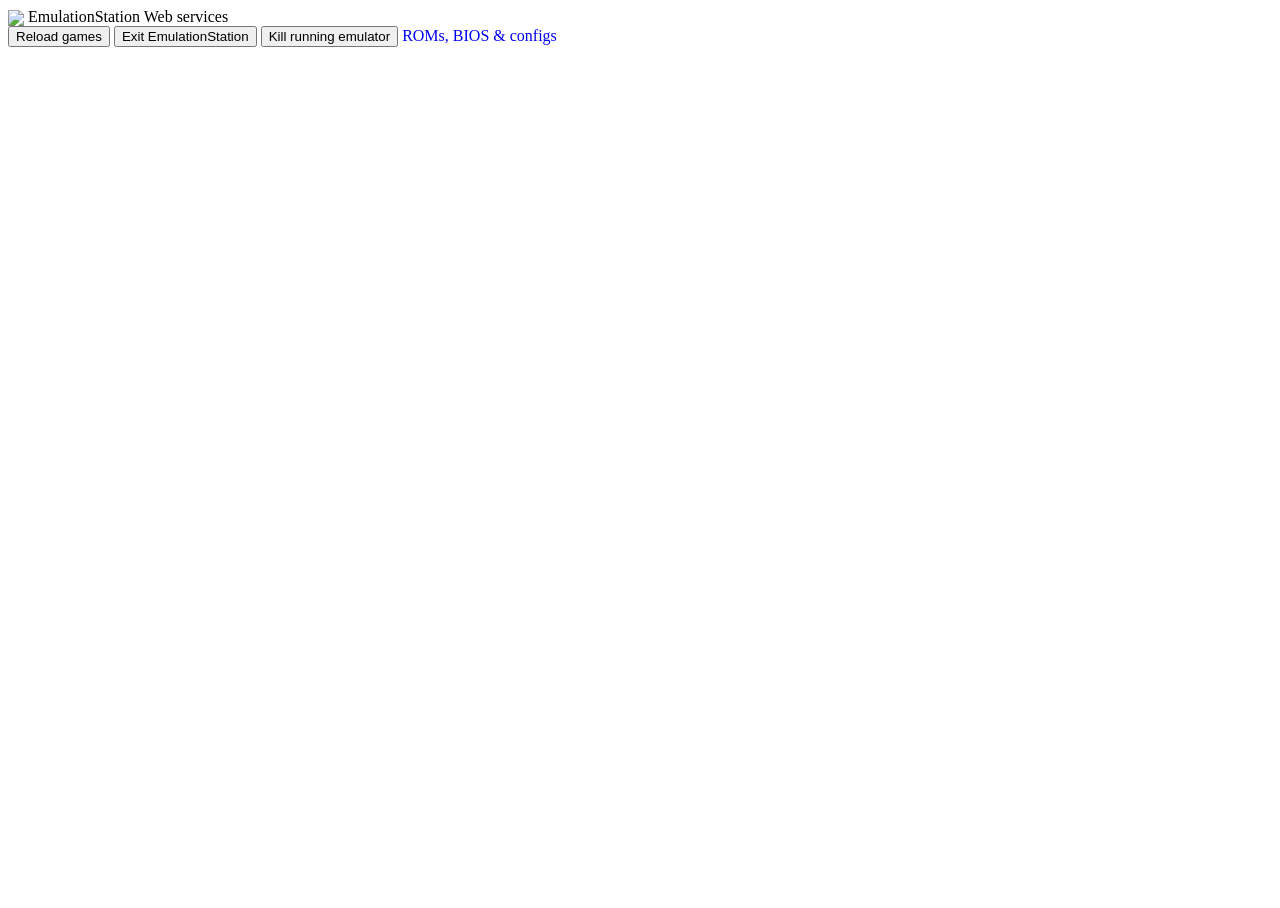
==== resources/services/index.html @ 027de732 "Manage ROMs, BIOS, saves and configuration files from the web page New file manager API under /files" ====
<!DOCTYPE html>
<html lang='fr'>
<head>			
	<title>EmulationStation Web services</title>
	<link rel="shortcut icon" href="favicon.png">
	<link href="main.css" rel="stylesheet">
</head>

<body>

<div class="title">
	<img height="24" style="vertical-align: middle;" src="favicon.png">
	<span>EmulationStation Web services</span>
</div>

<!-- See REST Api list on https://github.com/batocera-linux/batocera-emulationstation/blob/master/es-app/src/services/HttpServerThread.cpp#L25
 -->
 
<script type='text/javascript'>

function quitES() {
	var xhr = new XMLHttpRequest();			
	xhr.open('GET', '/quit');
	xhr.send(); 
}

function reloadGamelists() {
	var xhr = new XMLHttpRequest();
	xhr.open('GET', '/reloadgames');
	xhr.send(); 
}

function emuKill() {
	var xhr = new XMLHttpRequest();
	xhr.open('GET', '/emukill');
	xhr.send();
}

function launchGame(game) {
	var xhr = new XMLHttpRequest();
	xhr.open('POST', '/launch');
	xhr.send(game);
}

function showGames(arr) {
    var out = "<table width=100% border=0 cellpadding=4 cellspacing=0>";
    var i;
    for(i = 0; i < arr.length; i++) {
		out += '<tr class="game">';
		if(arr[i].image)
			out += '<td width="72px" align="center"><img loading="lazy" height=48 style="max-width:100pt" src="' + arr[i].image + '"></td>';
		else
			out += '<td width="72px" align="center"></td>';
		out += '<td>';
		out += '<table width=100%>';
		out += '<tr><td>' + arr[i].name + '</td></tr>';
		if (arr[i].desc) {
			out += '<tr><td><div class="desc">' + arr[i].desc + '</div></td></tr>';
		}
		out += '</table>';
		out += '<button class="playitBtn" onclick="launchGame(\'' + arr[i].path + '\')">Play</button>'
		out += '</td>';
		out += '<tr/>';
    }
	
	out += "</table>";
    document.getElementById("gameList").innerHTML = out;
}

function getOrder(prop) {
    return function(a, b) {
        if (a[prop] > b[prop]) {
            return 1;
        } else if (a[prop] < b[prop]) {
            return -1;
        }
        return 0;
    }
}

function loadGames(name) {
	var xhr = new XMLHttpRequest();
	
	xhr.onreadystatechange = function() {
		if (this.readyState == 4 && this.status == 200) {
			var myArr = JSON.parse(this.responseText);
			myArr.sort(getOrder("name"));
			showGames(myArr);
		}
	};

	xhr.open('GET', '/systems/' + name + '/games');
	xhr.send(); 
	
}

var xmlhttp = new XMLHttpRequest();
var url = "/systems";

xmlhttp.onreadystatechange = function() {
    if (this.readyState == 4 && this.status == 200) {
        var myArr = JSON.parse(this.responseText);
        showSystems(myArr);
    }
};
xmlhttp.open("GET", url, true);
xmlhttp.send();

function showSystems(arr) {
    var out = "<table width=30% cellpadding=8>";
    var i;
    for(i = 0; i < arr.length; i++) {
	
		if (arr[i].visible == "true") {
			out += '<tr class="system">';
			if (arr[i].logo) {
				out += '<td align="center"><a onclick="javascript:loadGames(\''+ arr[i].name +'\')" href="#"><img height=32pt style="max-width:100pt" src="' + arr[i].logo + '"></a></td>';
			} else {
				out += '<td align="center"><a onclick="javascript:loadGames(\'' + arr[i].name +'\')" href="#">' + arr[i].fullname + '</a></td>';
			}
			
		//	out += '<td>Games : ' + arr[i].totalGames + '</td>';
			
			out += '<tr/>';
		}
    }
	
	out += "</table>";
    document.getElementById("systemList").innerHTML = out;
}
</script>

<!-- <img src="resources/vid.jpg"/> -->

<div id="toolbar" class="toolbar">
	<input class="toolbarbutton" type='button' value='Reload games' onClick='reloadGamelists()'/>
	<input class="toolbarbutton" type='button' value='Exit EmulationStation' onClick='quitES()'/>
	<input class="toolbarbutton" type='button' value='Kill running emulator' onClick='emuKill()'/>
	<a class="toolbarbutton" style="display:inline-block; text-decoration:none;" href='files.html'>ROMs, BIOS &amp; configs</a>
</div>

<table height='100%' width='100%' cellpadding=0 cellspacing=0 border=0>
<tr>
 <td valign="top" width='120pt'>
    <div id="systemList" class="systemlist"></div>
 </td>
 <td valign="top">
   <div id="gameList" class="gamelist" style="height:300px"></div>
 </td>
</tr> 
</table>


<script type='text/javascript'>
function resize() {
	var heights = window.innerHeight;	
	var toolbar = document.getElementById("toolbar");
	
	var systemList = document.getElementById("systemList");
	if (systemList) {
		systemList.style.height = (heights - toolbar.offsetTop - toolbar.offsetHeight) + "px";
	}
	
	var systemList = document.getElementById("gameList");
	if (gameList) {
		gameList.style.height = (heights - toolbar.offsetTop - toolbar.offsetHeight) + "px";
	}
}

resize();
window.onresize = function() { 	resize(); };		
</script>
</body>
</html>
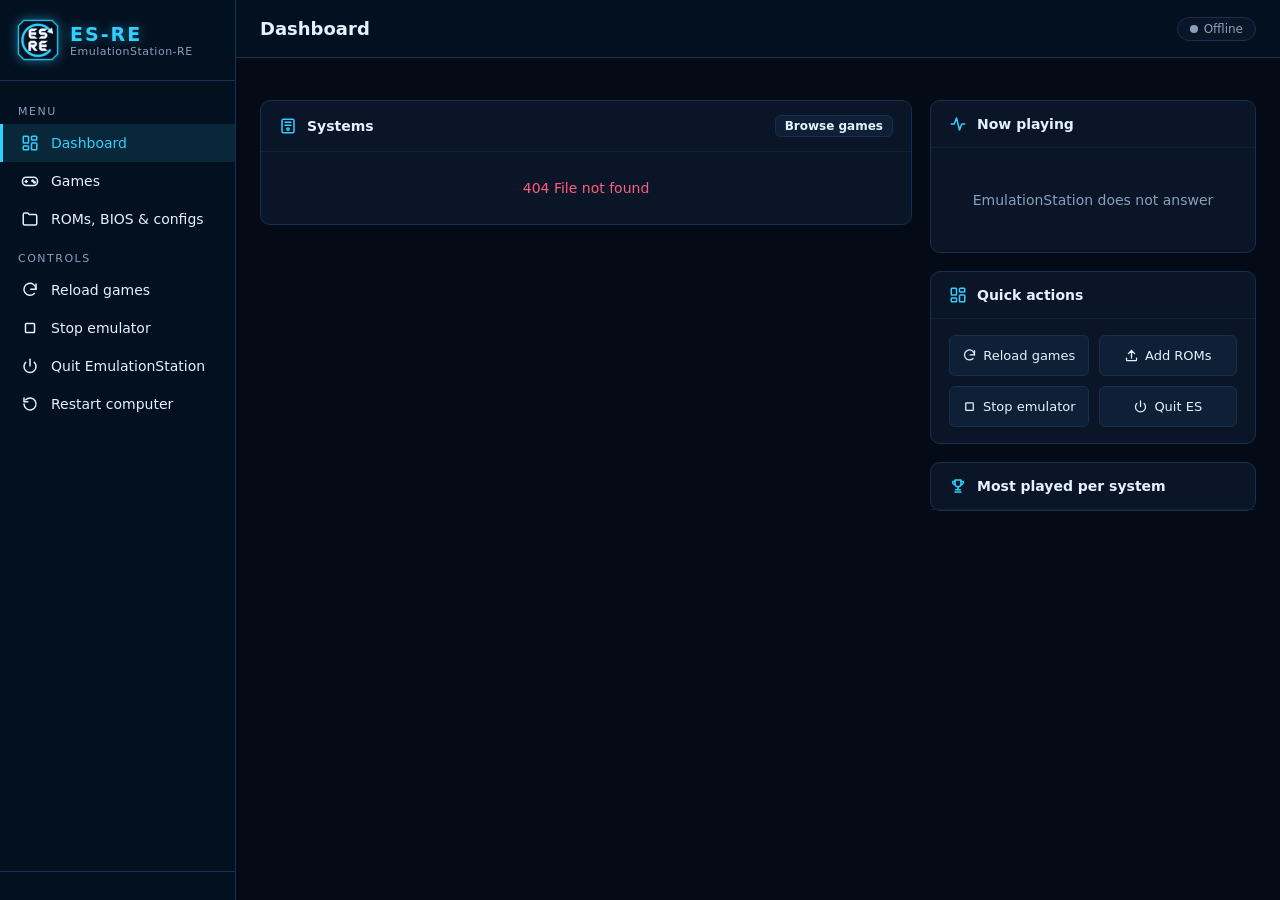
==== commit 6ca4c048: "Redesign the web pages with a sidebar, a dashboard and game cards The web pages share one layout (ap" ====
--- a/resources/services/index.html
+++ b/resources/services/index.html
@@ -1,174 +1,145 @@
 <!DOCTYPE html>
-<html lang='fr'>
-<head>			
-	<title>EmulationStation Web services</title>
-	<link rel="shortcut icon" href="favicon.png">
-	<link href="main.css" rel="stylesheet">
+<html lang="en">
+<head>
+	<meta charset="utf-8">
+	<meta name="viewport" content="width=device-width, initial-scale=1">
+	<title>Dashboard - EmulationStation-RE</title>
+	<link rel="icon" href="/resources/splash.svg" type="image/svg+xml">
+	<link href="app.css" rel="stylesheet">
+	<script src="app.js"></script>
 </head>
 
 <body>
 
-<div class="title">
-	<img height="24" style="vertical-align: middle;" src="favicon.png">
-	<span>EmulationStation Web services</span>
-</div>
+<main id="content">
+	<div class="grid stats" id="stats"></div>
 
-<!-- See REST Api list on https://github.com/batocera-linux/batocera-emulationstation/blob/master/es-app/src/services/HttpServerThread.cpp#L25
- -->
- 
-<script type='text/javascript'>
+	<div class="grid cols">
+		<section class="card">
+			<div class="card-head" id="systemsHead"></div>
+			<div id="systems"><div class="empty">Loading...</div></div>
+		</section>
 
-function quitES() {
-	var xhr = new XMLHttpRequest();			
-	xhr.open('GET', '/quit');
-	xhr.send(); 
+		<div class="stack">
+			<section class="card">
+				<div class="card-head" id="playingHead"></div>
+				<div class="card-body" id="playing"></div>
+			</section>
+
+			<section class="card">
+				<div class="card-head" id="actionsHead"></div>
+				<div class="card-body actions" id="actions"></div>
+			</section>
+
+			<section class="card">
+				<div class="card-head" id="topHead"></div>
+				<div id="top"></div>
+			</section>
+		</div>
+	</div>
+</main>
+
+<script>
+ES.shell("dashboard", "Dashboard");
+
+function head(id, iconName, title, extra) {
+	document.getElementById(id).innerHTML = ES.icon(iconName) + "<span>" + ES.escapeHtml(title) + "</span>" + (extra || "");
 }
 
-function reloadGamelists() {
-	var xhr = new XMLHttpRequest();
-	xhr.open('GET', '/reloadgames');
-	xhr.send(); 
+head("systemsHead", "systems", "Systems", '<div class="spacer"></div><a class="btn btn-sm" href="games.html">Browse games</a>');
+head("playingHead", "activity", "Now playing");
+head("actionsHead", "dashboard", "Quick actions");
+head("topHead", "trophy", "Most played per system");
+
+document.getElementById("actions").innerHTML =
+	'<button class="btn" data-run="reload">' + ES.icon("reload") + 'Reload games</button>' +
+	'<a class="btn" href="files.html">' + ES.icon("upload") + 'Add ROMs</a>' +
+	'<button class="btn btn-danger" data-run="emukill">' + ES.icon("stop") + 'Stop emulator</button>' +
+	'<button class="btn btn-danger" data-run="quit">' + ES.icon("power") + 'Quit ES</button>';
+
+document.querySelectorAll("[data-run]").forEach(function(el) {
+	el.onclick = function() { ES.run(el.dataset.run); };
+});
+
+function stat(iconName, value, label) {
+	return '<div class="card stat"><div class="stat-icon">' + ES.icon(iconName) + '</div>' +
+		'<div><div class="stat-value">' + ES.escapeHtml(value) + '</div><div class="stat-label">' + ES.escapeHtml(label) + '</div></div></div>';
 }
 
-function emuKill() {
-	var xhr = new XMLHttpRequest();
-	xhr.open('GET', '/emukill');
-	xhr.send();
+function showSystems(list) {
+	// Real game systems only: collections and groups count the same games again
+	var systems = list.filter(function(s) {
+		return s.visible == "true" && s.gamesystem == "true" && s.collection != "true" && s.groupsystem != "true";
+	});
+
+	var total = 0, favorites = 0, played = 0, max = 1;
+	systems.forEach(function(s) {
+		total += s.totalGames || 0;
+		favorites += s.favoriteGames || 0;
+		played += s.playedGames || 0;
+		max = Math.max(max, s.totalGames || 0);
+	});
+
+	document.getElementById("stats").innerHTML =
+		stat("systems", systems.length, "Systems") +
+		stat("games", total, "Games") +
+		stat("star", favorites, "Favorites") +
+		stat("play", played, "Games played");
+
+	systems.sort(function(a, b) { return (b.totalGames || 0) - (a.totalGames || 0) || ES.byName(a, b); });
+
+	if (!systems.length) {
+		document.getElementById("systems").innerHTML = '<div class="empty">No system with games yet. <a href="files.html">Add ROMs</a></div>';
+		document.getElementById("top").innerHTML = '<div class="empty">Nothing played yet</div>';
+		return;
+	}
+
+	var rows = systems.map(function(s) {
+		var name = ES.escapeHtml(s.fullname || s.name);
+		var logo = s.logo ? '<img class="syslogo" loading="lazy" src="' + ES.escapeHtml(s.logo) + '" alt="' + name + '" title="' + name + '">' : name;
+		var maker = [s.manufacturer, s.releaseYear].filter(Boolean).join(", ");
+		return '<tr>' +
+			'<td><a href="games.html#' + encodeURIComponent(s.name) + '">' + logo + '</a></td>' +
+			'<td><div>' + name + '</div><div class="muted">' + ES.escapeHtml(maker) + '</div></td>' +
+			'<td class="hide-sm" style="width:28%"><div class="bar"><span style="width:' + Math.round((s.totalGames || 0) * 100 / max) + '%"></span></div></td>' +
+			'<td class="num">' + (s.totalGames || 0) + '</td>' +
+			'<td class="num muted hide-sm">' + (s.favoriteGames || 0) + ' &#9733;</td>' +
+			'</tr>';
+	}).join("");
+
+	document.getElementById("systems").innerHTML =
+		'<table class="list"><thead><tr><th></th><th>System</th><th class="hide-sm"></th><th class="num">Games</th><th class="num hide-sm">Fav.</th></tr></thead><tbody>' + rows + '</tbody></table>';
+
+	var top = systems.filter(function(s) { return s.mostPlayedGame; }).slice(0, 8).map(function(s) {
+		return '<tr><td><div>' + ES.escapeHtml(s.mostPlayedGame) + '</div><div class="muted">' + ES.escapeHtml(s.fullname || s.name) + '</div></td></tr>';
+	}).join("");
+
+	document.getElementById("top").innerHTML = top ? '<table class="list"><tbody>' + top + '</tbody></table>' : '<div class="empty">Nothing played yet</div>';
 }
 
-function launchGame(game) {
-	var xhr = new XMLHttpRequest();
-	xhr.open('POST', '/launch');
-	xhr.send(game);
-}
+ES.onStatus(function(game) {
+	var el = document.getElementById("playing");
+	if (game === undefined) {
+		el.innerHTML = '<div class="empty">EmulationStation does not answer</div>';
+		return;
+	}
+	if (!game) {
+		el.innerHTML = '<div class="empty">No game running</div>';
+		return;
+	}
 
-function showGames(arr) {
-    var out = "<table width=100% border=0 cellpadding=4 cellspacing=0>";
-    var i;
-    for(i = 0; i < arr.length; i++) {
-		out += '<tr class="game">';
-		if(arr[i].image)
-			out += '<td width="72px" align="center"><img loading="lazy" height=48 style="max-width:100pt" src="' + arr[i].image + '"></td>';
-		else
-			out += '<td width="72px" align="center"></td>';
-		out += '<td>';
-		out += '<table width=100%>';
-		out += '<tr><td>' + arr[i].name + '</td></tr>';
-		if (arr[i].desc) {
-			out += '<tr><td><div class="desc">' + arr[i].desc + '</div></td></tr>';
-		}
-		out += '</table>';
-		out += '<button class="playitBtn" onclick="launchGame(\'' + arr[i].path + '\')">Play</button>'
-		out += '</td>';
-		out += '<tr/>';
-    }
-	
-	out += "</table>";
-    document.getElementById("gameList").innerHTML = out;
-}
+	var art = game.thumbnail || game.image;
+	el.innerHTML =
+		'<div class="playing">' + (art ? '<img src="' + ES.escapeHtml(art) + '" alt="">' : '') +
+		'<div><div class="playing-name">' + ES.escapeHtml(game.name) + '</div>' +
+		'<div class="muted">' + ES.escapeHtml(game.systemName) + '</div>' +
+		'<button class="btn btn-danger btn-sm" style="margin-top:8px" id="stopGame">' + ES.icon("stop") + 'Stop</button></div></div>';
+	document.getElementById("stopGame").onclick = function() { ES.run("emukill"); };
+});
 
-function getOrder(prop) {
-    return function(a, b) {
-        if (a[prop] > b[prop]) {
-            return 1;
-        } else if (a[prop] < b[prop]) {
-            return -1;
-        }
-        return 0;
-    }
-}
-
-function loadGames(name) {
-	var xhr = new XMLHttpRequest();
-	
-	xhr.onreadystatechange = function() {
-		if (this.readyState == 4 && this.status == 200) {
-			var myArr = JSON.parse(this.responseText);
-			myArr.sort(getOrder("name"));
-			showGames(myArr);
-		}
-	};
-
-	xhr.open('GET', '/systems/' + name + '/games');
-	xhr.send(); 
-	
-}
-
-var xmlhttp = new XMLHttpRequest();
-var url = "/systems";
-
-xmlhttp.onreadystatechange = function() {
-    if (this.readyState == 4 && this.status == 200) {
-        var myArr = JSON.parse(this.responseText);
-        showSystems(myArr);
-    }
-};
-xmlhttp.open("GET", url, true);
-xmlhttp.send();
-
-function showSystems(arr) {
-    var out = "<table width=30% cellpadding=8>";
-    var i;
-    for(i = 0; i < arr.length; i++) {
-	
-		if (arr[i].visible == "true") {
-			out += '<tr class="system">';
-			if (arr[i].logo) {
-				out += '<td align="center"><a onclick="javascript:loadGames(\''+ arr[i].name +'\')" href="#"><img height=32pt style="max-width:100pt" src="' + arr[i].logo + '"></a></td>';
-			} else {
-				out += '<td align="center"><a onclick="javascript:loadGames(\'' + arr[i].name +'\')" href="#">' + arr[i].fullname + '</a></td>';
-			}
-			
-		//	out += '<td>Games : ' + arr[i].totalGames + '</td>';
-			
-			out += '<tr/>';
-		}
-    }
-	
-	out += "</table>";
-    document.getElementById("systemList").innerHTML = out;
-}
-</script>
-
-<!-- <img src="resources/vid.jpg"/> -->
-
-<div id="toolbar" class="toolbar">
-	<input class="toolbarbutton" type='button' value='Reload games' onClick='reloadGamelists()'/>
-	<input class="toolbarbutton" type='button' value='Exit EmulationStation' onClick='quitES()'/>
-	<input class="toolbarbutton" type='button' value='Kill running emulator' onClick='emuKill()'/>
-	<a class="toolbarbutton" style="display:inline-block; text-decoration:none;" href='files.html'>ROMs, BIOS &amp; configs</a>
-</div>
-
-<table height='100%' width='100%' cellpadding=0 cellspacing=0 border=0>
-<tr>
- <td valign="top" width='120pt'>
-    <div id="systemList" class="systemlist"></div>
- </td>
- <td valign="top">
-   <div id="gameList" class="gamelist" style="height:300px"></div>
- </td>
-</tr> 
-</table>
-
-
-<script type='text/javascript'>
-function resize() {
-	var heights = window.innerHeight;	
-	var toolbar = document.getElementById("toolbar");
-	
-	var systemList = document.getElementById("systemList");
-	if (systemList) {
-		systemList.style.height = (heights - toolbar.offsetTop - toolbar.offsetHeight) + "px";
-	}
-	
-	var systemList = document.getElementById("gameList");
-	if (gameList) {
-		gameList.style.height = (heights - toolbar.offsetTop - toolbar.offsetHeight) + "px";
-	}
-}
-
-resize();
-window.onresize = function() { 	resize(); };		
+ES.getJson("/systems").then(showSystems).catch(function(e) {
+	document.getElementById("systems").innerHTML = '<div class="empty error">' + ES.escapeHtml(e.message) + '</div>';
+});
 </script>
 </body>
 </html>
--- a/resources/services/app.css
+++ b/resources/services/app.css
@@ -0,0 +1,327 @@
+/* EmulationStation-RE web pages: shared layout (sidebar, top bar, cards) and theme.
+   Colours come from the blue neon ES-RE logo (resources/splash.svg). */
+
+:root {
+	--bg: #050b16;
+	--panel: #03101f;
+	--card: #0a1628;
+	--card-hover: #0f1f36;
+	--line: #16304f;
+	--line-soft: #10233b;
+	--text: #e4f1ff;
+	--muted: #86a0bd;
+	--accent: #2fd0ff;
+	--accent-soft: rgba(47, 208, 255, 0.12);
+	--accent-glow: 0 0 12px rgba(47, 208, 255, 0.45);
+	--ok: #3ee69a;
+	--warn: #ffc24a;
+	--danger: #ff5c7a;
+	--radius: 10px;
+	--sidebar: 236px;
+}
+
+* { box-sizing: border-box; }
+
+html, body {
+	margin: 0;
+	padding: 0;
+	height: 100%;
+	background: var(--bg);
+	color: var(--text);
+	font-family: "Open Sans", system-ui, -apple-system, "Segoe UI", Roboto, sans-serif;
+	font-size: 14px;
+}
+
+a { color: var(--accent); text-decoration: none; }
+a:hover { text-decoration: underline; }
+
+/* ---------- Layout ---------- */
+
+.app { display: flex; height: 100%; }
+
+.sidebar {
+	width: var(--sidebar);
+	flex-shrink: 0;
+	background: var(--panel);
+	border-right: 1px solid var(--line);
+	display: flex;
+	flex-direction: column;
+	overflow-y: auto;
+}
+
+.brand {
+	display: flex;
+	align-items: center;
+	gap: 10px;
+	padding: 18px 16px;
+	border-bottom: 1px solid var(--line);
+	color: var(--text);
+}
+.brand:hover { text-decoration: none; }
+.brand img { width: 44px; height: 44px; filter: drop-shadow(0 0 6px rgba(47, 208, 255, 0.5)); }
+.brand-name { font-weight: 800; font-size: 19px; letter-spacing: 2px; color: var(--accent); text-shadow: var(--accent-glow); }
+.brand-sub { font-size: 11px; color: var(--muted); letter-spacing: 0.5px; }
+
+.nav { padding: 10px 0; }
+.nav-title {
+	padding: 14px 18px 6px;
+	font-size: 11px;
+	text-transform: uppercase;
+	letter-spacing: 1.5px;
+	color: var(--muted);
+}
+.nav-item {
+	display: flex;
+	align-items: center;
+	gap: 12px;
+	width: 100%;
+	padding: 10px 18px;
+	color: var(--text);
+	background: none;
+	border: none;
+	border-left: 3px solid transparent;
+	font: inherit;
+	text-align: left;
+	cursor: pointer;
+}
+.nav-item:hover { background: var(--card-hover); text-decoration: none; }
+.nav-item.active { background: var(--accent-soft); border-left-color: var(--accent); color: var(--accent); }
+.nav-item svg { width: 18px; height: 18px; flex-shrink: 0; }
+.nav-item.danger:hover { color: var(--danger); }
+
+.sidebar-foot { margin-top: auto; padding: 14px 18px; font-size: 11px; color: var(--muted); border-top: 1px solid var(--line); }
+
+.main { flex: 1; display: flex; flex-direction: column; min-width: 0; }
+
+.topbar {
+	display: flex;
+	align-items: center;
+	gap: 12px;
+	height: 58px;
+	padding: 0 24px;
+	background: var(--panel);
+	border-bottom: 1px solid var(--line);
+	flex-shrink: 0;
+}
+.topbar h1 { margin: 0; font-size: 18px; font-weight: 600; }
+.topbar .spacer { flex: 1; }
+.menu-toggle { display: none; background: none; border: none; color: var(--text); cursor: pointer; padding: 4px; }
+.menu-toggle svg { width: 24px; height: 24px; }
+
+.content { flex: 1; overflow-y: auto; padding: 24px; position: relative; }
+
+/* ---------- Pieces ---------- */
+
+.pill {
+	display: inline-flex;
+	align-items: center;
+	gap: 6px;
+	padding: 4px 12px;
+	border-radius: 999px;
+	border: 1px solid var(--line);
+	background: var(--card);
+	font-size: 12px;
+	color: var(--muted);
+	white-space: nowrap;
+	max-width: 50vw;
+	overflow: hidden;
+	text-overflow: ellipsis;
+}
+.dot { width: 8px; height: 8px; border-radius: 50%; background: var(--muted); flex-shrink: 0; }
+.dot.ok { background: var(--ok); box-shadow: 0 0 6px var(--ok); }
+.dot.busy { background: var(--warn); box-shadow: 0 0 6px var(--warn); }
+
+.grid { display: grid; gap: 18px; }
+.stats { grid-template-columns: repeat(auto-fit, minmax(150px, 1fr)); margin-bottom: 18px; }
+.cols { grid-template-columns: 2fr 1fr; align-items: start; }
+
+.card {
+	background: var(--card);
+	border: 1px solid var(--line);
+	border-radius: var(--radius);
+	min-width: 0;
+}
+.card-head {
+	display: flex;
+	align-items: center;
+	gap: 10px;
+	padding: 14px 18px;
+	border-bottom: 1px solid var(--line-soft);
+	font-weight: 600;
+}
+.card-head .spacer { flex: 1; }
+.card-head svg { width: 18px; height: 18px; color: var(--accent); }
+.card-body { padding: 16px 18px; }
+.stack > .card + .card { margin-top: 18px; }
+
+.stat { display: flex; align-items: center; gap: 16px; padding: 18px; }
+.stat-icon {
+	width: 52px;
+	height: 52px;
+	border-radius: 12px;
+	display: flex;
+	align-items: center;
+	justify-content: center;
+	background: var(--accent-soft);
+	color: var(--accent);
+	flex-shrink: 0;
+}
+.stat-icon svg { width: 26px; height: 26px; }
+.stat-value { font-size: 26px; font-weight: 700; line-height: 1.1; }
+.stat-label { color: var(--muted); font-size: 12px; text-transform: uppercase; letter-spacing: 1px; }
+
+.btn {
+	display: inline-flex;
+	align-items: center;
+	gap: 6px;
+	padding: 7px 14px;
+	border-radius: 6px;
+	border: 1px solid var(--line);
+	background: var(--card-hover);
+	color: var(--text);
+	font: inherit;
+	font-size: 13px;
+	cursor: pointer;
+	white-space: nowrap;
+}
+.btn:hover { border-color: var(--accent); text-decoration: none; }
+.btn svg { width: 15px; height: 15px; }
+.btn-primary { background: var(--accent); border-color: var(--accent); color: #021220; font-weight: 600; }
+.btn-primary:hover { box-shadow: var(--accent-glow); }
+.btn-danger:hover { border-color: var(--danger); color: var(--danger); }
+.btn-sm { padding: 3px 9px; font-size: 12px; }
+
+.actions { display: grid; grid-template-columns: 1fr 1fr; gap: 10px; }
+.actions .btn { justify-content: center; padding: 12px; }
+
+.input {
+	background: var(--panel);
+	border: 1px solid var(--line);
+	border-radius: 6px;
+	color: var(--text);
+	padding: 8px 12px;
+	font: inherit;
+	min-width: 0;
+}
+.input:focus { outline: none; border-color: var(--accent); }
+
+.muted { color: var(--muted); }
+.empty { color: var(--muted); text-align: center; padding: 28px 10px; }
+.error { color: var(--danger); }
+
+.bar { height: 6px; border-radius: 3px; background: var(--line-soft); overflow: hidden; }
+.bar > span { display: block; height: 100%; background: var(--accent); box-shadow: var(--accent-glow); }
+
+table.list { width: 100%; border-collapse: collapse; }
+table.list th { text-align: left; color: var(--muted); font-weight: 600; font-size: 11px; text-transform: uppercase; letter-spacing: 1px; padding: 10px 12px; border-bottom: 1px solid var(--line); }
+table.list td { padding: 10px 12px; border-bottom: 1px solid var(--line-soft); vertical-align: middle; }
+table.list tr:last-child td { border-bottom: none; }
+table.list tbody tr:hover { background: var(--card-hover); }
+.num { text-align: right; white-space: nowrap; }
+
+.syslogo { height: 26px; max-width: 110px; object-fit: contain; vertical-align: middle; }
+
+/* Now playing */
+.playing { display: flex; gap: 14px; align-items: center; }
+.playing img { width: 96px; height: 72px; object-fit: contain; background: var(--panel); border-radius: 6px; flex-shrink: 0; }
+.playing-name { font-weight: 600; font-size: 15px; }
+
+/* ---------- Games page ---------- */
+
+.games-layout { display: grid; grid-template-columns: 240px 1fr; gap: 18px; align-items: start; }
+.syslist { max-height: calc(100vh - 140px); overflow-y: auto; padding: 6px 0; }
+.sysitem {
+	display: flex;
+	align-items: center;
+	justify-content: space-between;
+	gap: 8px;
+	padding: 9px 14px;
+	cursor: pointer;
+	border-left: 3px solid transparent;
+	color: var(--text);
+}
+.sysitem:hover { background: var(--card-hover); text-decoration: none; }
+.sysitem.active { background: var(--accent-soft); border-left-color: var(--accent); }
+.sysitem .count { color: var(--muted); font-size: 12px; }
+.sysitem span:first-child { overflow: hidden; text-overflow: ellipsis; white-space: nowrap; }
+
+.toolbar { display: flex; gap: 10px; align-items: center; flex-wrap: wrap; margin-bottom: 16px; }
+.toolbar .input { flex: 1; max-width: 360px; }
+
+.games { grid-template-columns: repeat(auto-fill, minmax(180px, 1fr)); gap: 14px; }
+.game { display: flex; flex-direction: column; overflow: hidden; }
+.game:hover { border-color: var(--accent); }
+.game-art { height: 120px; background: var(--panel); display: flex; align-items: center; justify-content: center; color: var(--line); }
+.game-art img { max-width: 100%; max-height: 100%; object-fit: contain; }
+.game-art svg { width: 42px; height: 42px; }
+.game-info { padding: 10px 12px; flex: 1; display: flex; flex-direction: column; gap: 4px; }
+.game-name { font-weight: 600; overflow: hidden; text-overflow: ellipsis; white-space: nowrap; }
+.game-meta { color: var(--muted); font-size: 12px; overflow: hidden; text-overflow: ellipsis; white-space: nowrap; }
+.game-info .btn { margin-top: 8px; align-self: flex-start; }
+.fav { color: var(--warn); }
+
+/* ---------- Files page ---------- */
+
+.fm-layout { display: grid; grid-template-columns: 240px 1fr; gap: 18px; align-items: start; }
+.fm-crumbs { font-size: 15px; }
+.fm-crumbs a { color: var(--text); }
+.fm-crumbs a:last-child { color: var(--accent); }
+.fm-status { min-height: 1.4em; color: var(--muted); font-size: 12px; margin-bottom: 8px; }
+.fm-status.error { color: var(--danger); }
+.fm-size, .fm-date { color: var(--muted); font-size: 12px; white-space: nowrap; }
+.fm-actions { text-align: right; white-space: nowrap; }
+.fm-actions .btn { margin-left: 4px; }
+.fm-name a { color: var(--text); display: inline-flex; align-items: center; gap: 8px; }
+.fm-name a:hover { color: var(--accent); }
+.fm-name svg { width: 16px; height: 16px; color: var(--accent); vertical-align: -3px; }
+.fm-drop { display: none; }
+.fm-files.fm-dragging { outline: 2px dashed var(--accent); outline-offset: -6px; }
+.fm-dragging .fm-drop { display: block; text-align: center; padding: 10px; color: var(--accent); }
+
+.modal { position: fixed; inset: 0; background: rgba(1, 5, 12, 0.75); display: flex; align-items: center; justify-content: center; z-index: 20; }
+.modal-box { width: 90%; height: 85%; display: flex; flex-direction: column; }
+.modal-box .card-body { flex: 1; display: flex; flex-direction: column; gap: 10px; min-height: 0; }
+.modal textarea { flex: 1; background: var(--panel); color: var(--text); border: 1px solid var(--line); border-radius: 6px; font-family: monospace; font-size: 13px; padding: 10px; resize: none; }
+.modal-foot { display: flex; gap: 8px; align-items: center; }
+.modal-foot .muted { flex: 1; font-size: 12px; }
+
+/* ---------- Toast ---------- */
+
+.toast {
+	position: fixed;
+	right: 20px;
+	bottom: 20px;
+	max-width: 360px;
+	padding: 12px 16px;
+	border-radius: 8px;
+	background: var(--card);
+	border: 1px solid var(--accent);
+	box-shadow: 0 6px 24px rgba(0, 0, 0, 0.5);
+	opacity: 0;
+	transform: translateY(10px);
+	transition: opacity 0.2s, transform 0.2s;
+	pointer-events: none;
+	z-index: 30;
+}
+.toast.show { opacity: 1; transform: none; }
+.toast.error { border-color: var(--danger); }
+
+/* ---------- Small screens ---------- */
+
+@media (max-width: 900px) {
+	.cols, .games-layout, .fm-layout { grid-template-columns: 1fr; }
+	.syslist { max-height: 220px; }
+}
+
+@media (max-width: 720px) {
+	.sidebar { position: fixed; top: 0; bottom: 0; left: 0; z-index: 10; transform: translateX(-100%); transition: transform 0.2s; }
+	.app.nav-open .sidebar { transform: none; box-shadow: 0 0 40px rgba(0, 0, 0, 0.7); }
+	.menu-toggle { display: inline-flex; }
+	.topbar { padding: 0 14px; }
+	.content { padding: 16px; }
+	.fm-date { display: none; }
+	.stat { padding: 14px; gap: 12px; }
+	.stat-icon { width: 42px; height: 42px; }
+	.stat-value { font-size: 22px; }
+	.hide-sm { display: none; }
+}
